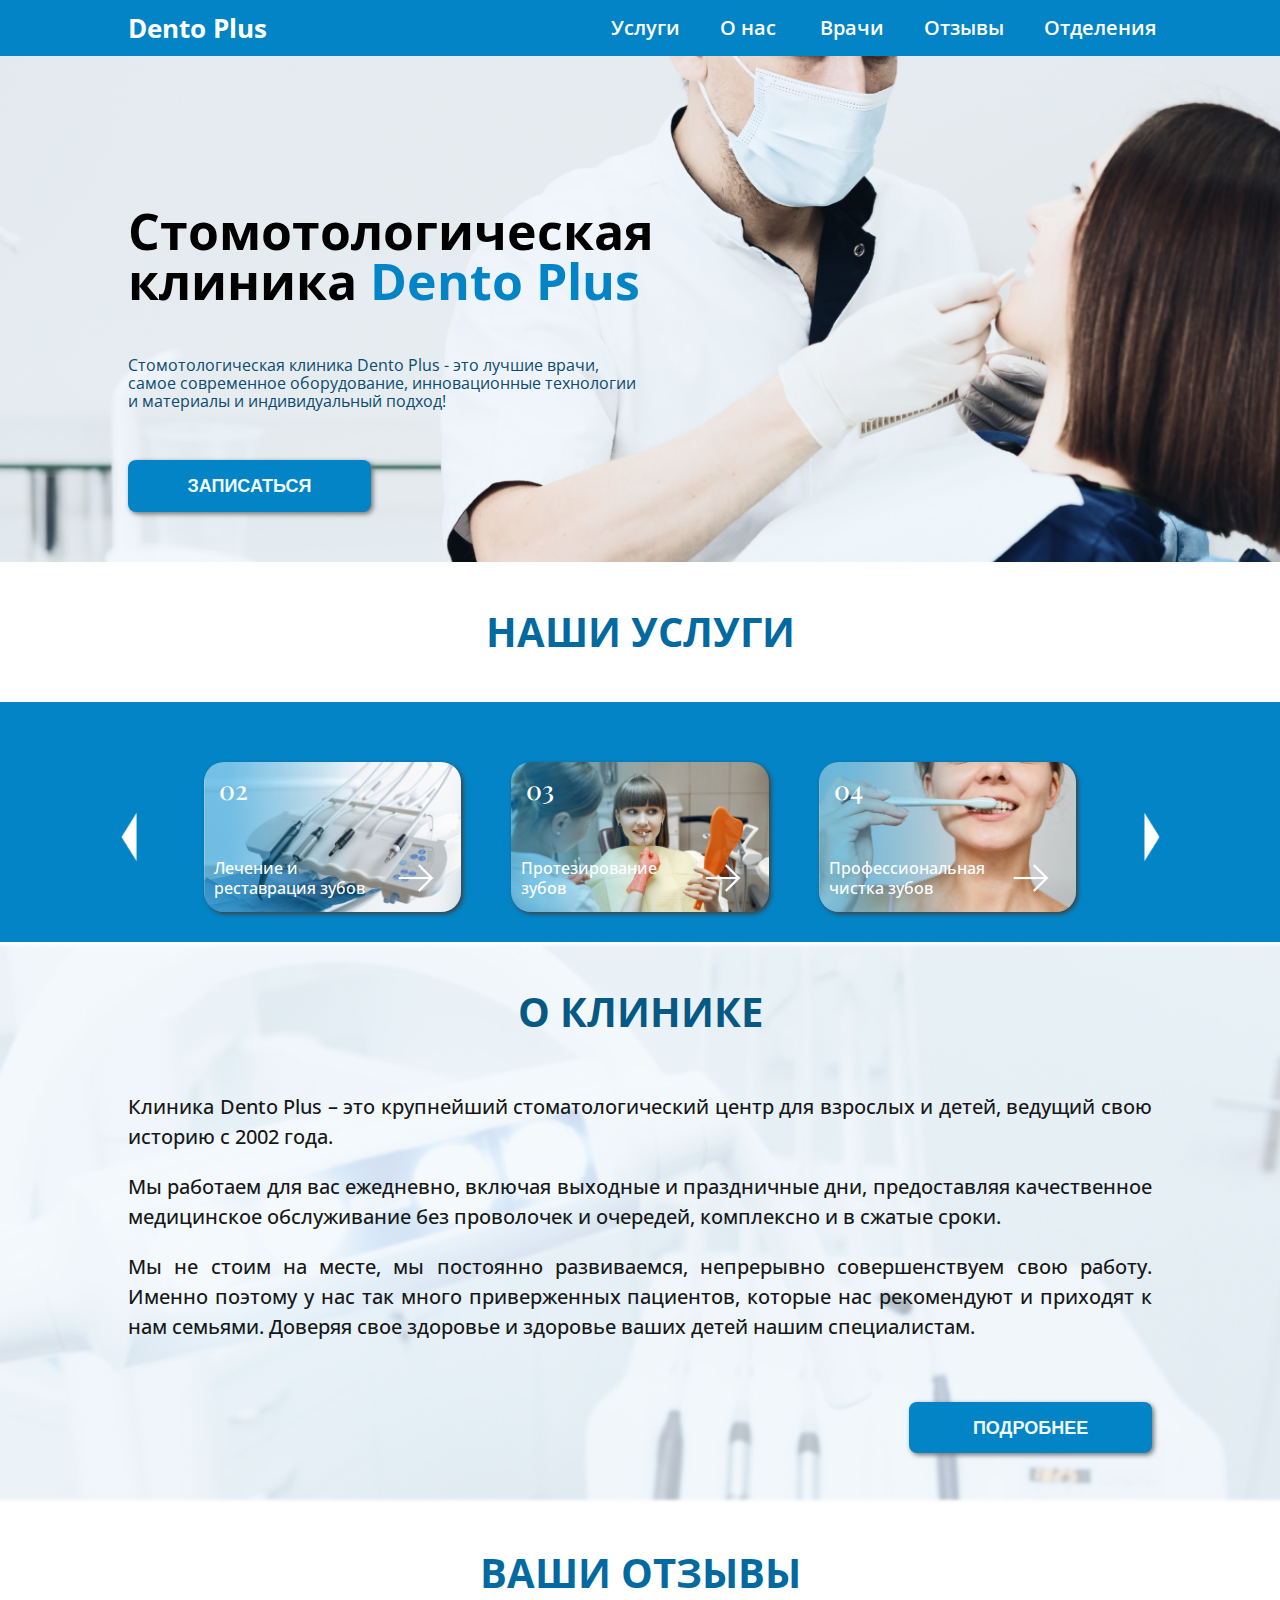
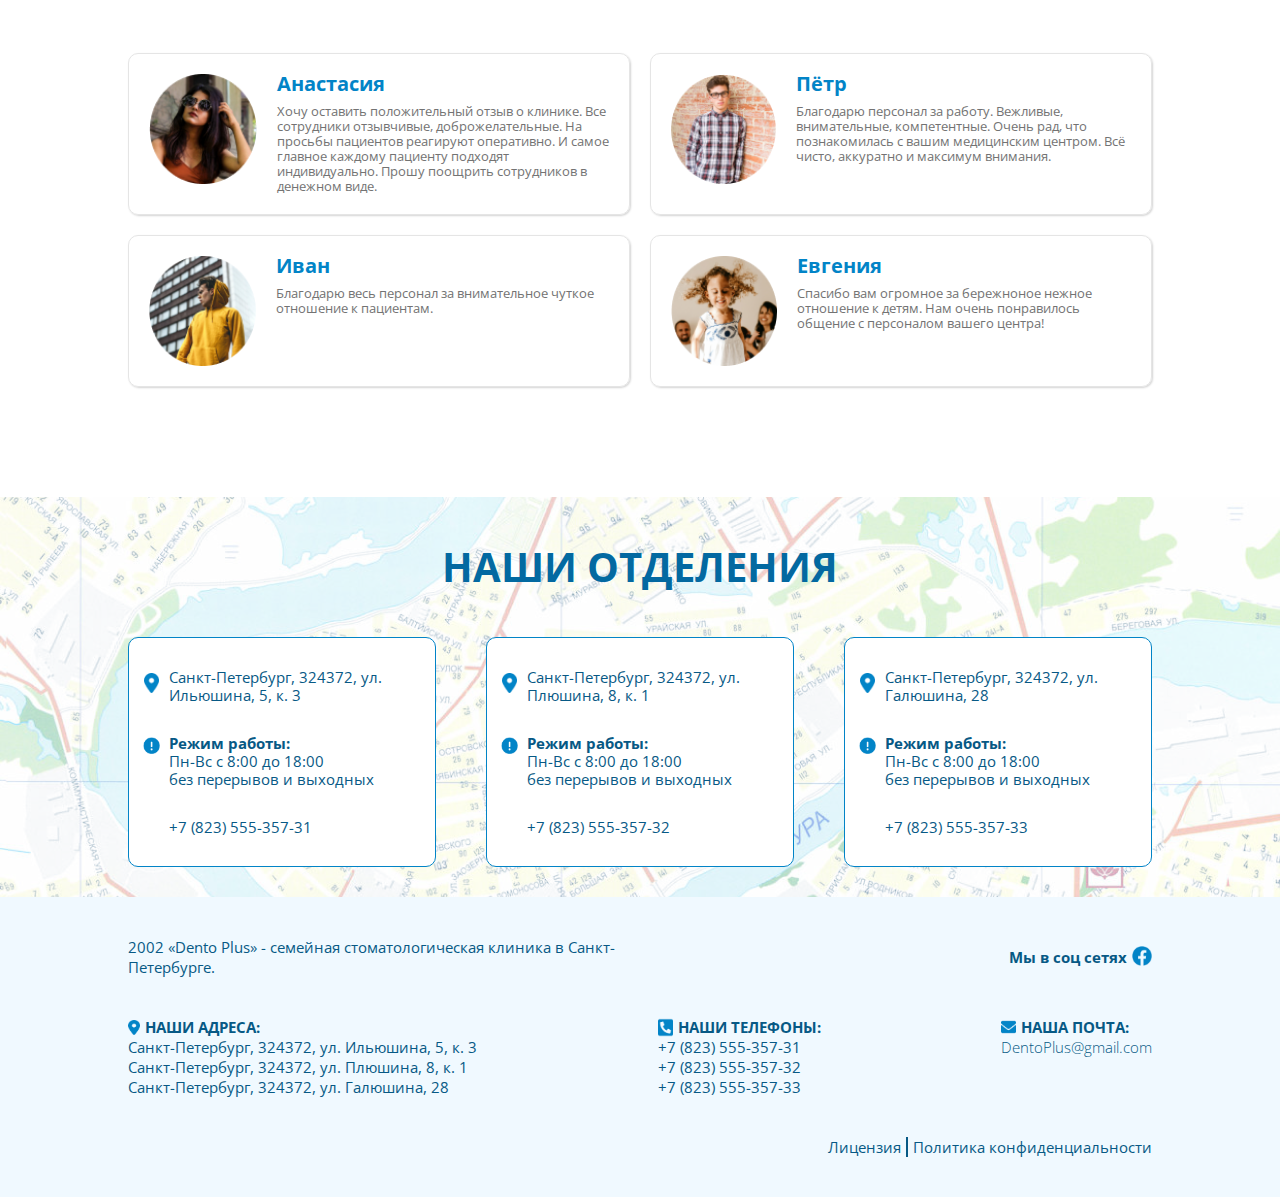
==== index.html @ ad9f8c45 "Дополнены остальные разделы и футер 1стр." ====
<!DOCTYPE html>
<html> 
    <head>
        <meta charset="utf-8"/>
        <meta content="width=device-width, initial-scale=1.0" name="viewport">
        <title>Dentistry</title> 
        <link rel="stylesheet" type="text/css" href="reset.css"/>
        <link rel="stylesheet" type="text/css" href="styles.css"/>
        <link rel="stylesheet" href="icons/css/all.css">
        <link rel="preconnect" href="https://fonts.googleapis.com">
        <link rel="preconnect" href="https://fonts.gstatic.com" crossorigin>
        <link href="https://fonts.googleapis.com/css2?family=Open+Sans:wght@300;400;500;600;700;800&family=Playfair+Display:wght@500&display=swap" rel="stylesheet">
    </head>
    
    <body>
        <header>
            <div class="inner-container">
                <div class="header-flex">

                    <p class="title-text">Dento Plus</p>

                    <nav>
                        <a href='#pull-service' class="nav-items">Услуги</a>
                        <a href='#pull-about-us' class="nav-items">О нас</a>
                        <a href='#pull-doctors' class="nav-items">Врачи</a>
                        <a href='#pull-reviews' class="nav-items">Отзывы</a>
                        <a href='#pull-brunches' class="nav-items">Отделения</a>
                    </nav>
                </div>  
            </div>
        </header>

        <section>

            <div class="hero">
                <div class="inner-container hero-container">
                    <h1>Стомотологическая клиника <span>Dento Plus</span></h1>
                    <p class="hero-text">Стомотологическая клиника Dento Plus - это лучшие врачи, самое современное оборудование, инновационные технологии и материалы и индивидуальный подход!</p>
                    <button class="submit">ЗАПИСАТЬСЯ</button>
                </div>
            </div>

            <div id='pull-service' class="our-servise">

                <div class="inner-container">
                    <div class="general-titles general-titles_light-blue general-titles_outside">
                        <h2>НАШИ УСЛУГИ</h2>
                    </div>
                </div>
                
                <div class="our-servis-scroll-container">
                    <div class="inner-container our-servise-flex">
                        
                        <img src="picture/icon_back.png" class="icon-arrow">

                        <div class="our-servis-items">
                            <div class="servis-dental">
                                <p class="number">02</p>
                                <div class="our-servis-items-text-flex">
                                    <p class="our-servis-items-text">Лечение и реставрация зубов</p>
                                    <img src="picture/extra_icon_next.png" class="extra-icon-arrow">
                                </div>
                            </div>
                             
                            <div class="servis-prosthetics">
                                <p class="number">03</p>
                                <div class="our-servis-items-text-flex">
                                    <p class="our-servis-items-text">Протезирование зубов</p>
                                    <img src="picture/extra_icon_next.png" class="extra-icon-arrow">
                                </div>
                            </div>

                            <div class="servis-cleaning">
                                <p class="number">04</p>
                                <div class="our-servis-items-text-flex">
                                    <p class="our-servis-items-text">Профессиональная чистка зубов</p>
                                    <img src="picture/extra_icon_next.png" class="extra-icon-arrow">
                                </div>
                            </div>
                        </div>

                        <img src="picture/icon_next.png" class="icon-arrow"> 
                    </div>    
                </div>
            </div>

            <div id='pull-about-us' class="about-clinic">
                <div class="inner-container">

                    <div class="general-titles general-titles_dark-blue general-titles_inside">
                        <h2>О КЛИНИКЕ</h2>
                    </div>

                    <p class="about-clinic-text">Клиника Dentо Plus  – это крупнейший стоматологический центр для взрослых и детей, ведущий свою историю с 2002 года.</p>
                    <p class="about-clinic-text">Мы работаем для вас ежедневно, включая выходные и праздничные дни, предоставляя качественное медицинское обслуживание без проволочек и очередей, комплексно и в сжатые сроки.</p>
                    <p class="about-clinic-text">Мы не стоим на месте, мы постоянно развиваемся, непрерывно совершенствуем свою работу. Именно поэтому у нас так много приверженных пациентов, которые нас рекомендуют и приходят к нам семьями. Доверяя свое здоровье и здоровье ваших детей нашим специалистам.</p>
                    
                    <div class="about-clinic-botton-flex">
                        <button class="submit">ПОДРОБНЕЕ</button>
                    </div>  
                </div>
            </div>

            <div id='pull-reviews' class="your-reviews">
                <div class="inner-container">

                    <div class="general-titles general-titles_light-blue general-titles_inside">
                        <h2>ВАШИ ОТЗЫВЫ</h2>
                    </div>
                    
                    <div class="your-reviews-containers">

                        <div class="your-reviews-container">

                            <div class="your-reviews-items">

                                <img src="picture/client-1.png" class="photo-client">
                                <div>
                                    <p class="your-reviews-title">Анастасия</p>
                                    <p class="your-reviews-text">Хочу оставить положительный отзыв о клинике. Все сотрудники отзывчивые, доброжелательные. На просьбы пациентов реагируют оперативно. И самое главное каждому пациенту подходят индивидуально. Прошу поощрить сотрудников в денежном виде.</p>
                                </div>
  
                            </div>

                            <div class="your-reviews-items">

                                <img src="picture/client-2.png" class="photo-client">
                                <div>
                                    <p class="your-reviews-title">Пётр</p>
                                    <p class="your-reviews-text">Благодарю персонал за работу. Вежливые, внимательные, компетентные. Очень рад, что познакомилась с вашим медицинским центром. Всё чисто, аккуратно и максимум внимания.</p>
                                </div>    
                            </div>
                        </div>
                    
                        <div class="your-reviews-container">
                            <div class="your-reviews-items">

                                <img src="picture/client-3.png" class="photo-client">
                                <div>
                                    <p class="your-reviews-title">Иван</p>
                                    <p class="your-reviews-text">Благодарю весь персонал за внимательное чуткое отношение к пациентам.</p>
                                </div>
                            </div>
    
                            <div class="your-reviews-items">
                                <img src="picture/client-4.png" class="photo-client">
    
                                <div>
                                    <p class="your-reviews-title">Евгения</p>
                                    <p class="your-reviews-text">Спасибо вам огромное за бережноное нежное отношение к детям. Нам очень понравилось общение с персоналом вашего центра!</p>
                                </div>
                            </div>
                        </div>  
                    </div>
                </div>
            </div>

            <div id='pull-brunches' class="our-branches">
                <div class="inner-container">

                    <div class="general-titles general-titles_light-blue general-titles_inside">
                        <h2>НАШИ ОТДЕЛЕНИЯ</h2>
                    </div>

                    <div class="our-branches-contaiters">

                        <div class="our-branches-contaiter">

                            <div class="our-branches-contaiter-item">

                                <img src="picture/location-icon.png" class="icon-location">

                                <div class="our-branches-contaiter-item-details">
                                    <p>Санкт-Петербург, 324372, ул. Ильюшина, 5, к. 3</p>
                                </div>

                            </div>

                            <div class="our-branches-contaiter-item">

                                <img src="picture/circle-info-icon.png" class="circle-info-icon">

                                <div class="our-branches-contaiter-item-details">
                                    <p class="extra-weight">Режим работы:</p>
                                    <p>Пн-Вс с 8:00 до 18:00</p>
                                    <p>без перерывов и выходных</p>
                                </div>
                                
                            </div>

                            <div class="our-branches-contaiter-item">

                                <div class="our-branches-contaiter-item-details our-branches-contaiter-item-details_padding">
                                    <p>+7 (823) 555-357-31</p>
                                </div>
                                
                            </div>

                        </div>

                        <div class="our-branches-contaiter">

                            <div class="our-branches-contaiter-item">

                                <img src="picture/location-icon.png" class="icon-location">

                                <div class="our-branches-contaiter-item-details">
                                    <p>Санкт-Петербург, 324372, ул. Плюшина, 8, к. 1</p>
                                </div>

                            </div>

                            <div class="our-branches-contaiter-item">

                                <img src="picture/circle-info-icon.png" class="circle-info-icon">

                                <div class="our-branches-contaiter-item-details">
                                    <p class="extra-weight">Режим работы:</p>
                                    <p>Пн-Вс с 8:00 до 18:00</p>
                                    <p>без перерывов и выходных</p>
                                </div>
                                
                            </div>

                            <div class="our-branches-contaiter-item">

                                <div class="our-branches-contaiter-item-details our-branches-contaiter-item-details_padding">
                                    <p>+7 (823) 555-357-32</p>
                                </div>
                                
                            </div>

                        </div>


                        <div class="our-branches-contaiter">

                            <div class="our-branches-contaiter-item">

                                <img src="picture/location-icon.png" class="icon-location">

                                <div class="our-branches-contaiter-item-details">
                                    <p>Санкт-Петербург, 324372, ул. Галюшина, 28</p>
                                </div>

                            </div>

                            <div class="our-branches-contaiter-item">

                                <img src="picture/circle-info-icon.png" class="circle-info-icon">

                                <div class="our-branches-contaiter-item-details">
                                    <p class="extra-weight">Режим работы:</p>
                                    <p>Пн-Вс с 8:00 до 18:00</p>
                                    <p>без перерывов и выходных</p>
                                </div>
                                
                            </div>

                            <div class="our-branches-contaiter-item">

                                <div class="our-branches-contaiter-item-details our-branches-contaiter-item-details_padding">
                                    <p>+7 (823) 555-357-33</p>
                                </div>
                                
                            </div>

                        </div>
                    </div>
                </div>
            </div>
        </section>

        <footer>
            <div class="inner-container">
                <div class="footer-flex">

                    <div class="info">
                        <div class="info-text">
                            <p>2002 «Dentо Plus» - семейная стоматологическая  клиника в Санкт-Петербурге.</p>
                        </div>

                        <div class="info-social-flex">
                            <p class="info-social-text">Мы в соц сетях</p>
                            <a href="https://www.facebook.com/" target="_blank"><img src="picture/facebook-icon.png" class="icon-facebook"></a>   
                        </div>
                    </div>

                    <div class="contacts">

                        <div class="contacts-container">

                            <div class="contacts-items-flex">
                                <img src="picture/location-icon.png" class="location-icon-small">
                                <p class="extra-weight">НАШИ АДРЕСА:</p>
                            </div>
                            
                            <p>Санкт-Петербург, 324372, ул. Ильюшина, 5, к. 3</p>
                            <p>Санкт-Петербург, 324372, ул. Плюшина, 8, к. 1</p>
                            <p>Санкт-Петербург, 324372, ул. Галюшина, 28</p>

                        </div>

                        <div class="contacts-container">
                            <div class="contacts-items-flex">
                                <img src="picture/phone-icon.png" class="phone-icon">
                                <p class="extra-weight">НАШИ ТЕЛЕФОНЫ:</p>
                            </div>
                             
                            <p>+7 (823) 555-357-31</p>
                            <p>+7 (823) 555-357-32</p>
                            <p>+7 (823) 555-357-33</p>


                        </div>

                        <div class="contacts-container">
                            <div class="contacts-items-flex">
                                <img src="picture/email-icon.png" class="email-icon">
                                <p class="extra-weight">НАША ПОЧТА:</p>
                            </div>

                            <p class="mail-text">DentoPlus@gmail.com</p>
                            
                        </div>

                    </div>

                    <div class="legal">
                        <div class="legal-container">
                            <p>Лицензия</p>
                        </div>

                        <p>Политика конфиденциальности</p>

                    </div>
                </div>
            </div>
        </footer>
    </body>
</html>
---- styles.css ----
* {
    box-sizing: border-box;   
}

:root {
    
}

html {
    font-family: 'Open Sans', sans-serif;
    --primary-color: 
}

.inner-container {
    max-width: 1024px;
    margin: 0 auto; 
}

header {
    background-color: #0284C7;
}

.header-flex {
    padding: 15px 0;
    color: #ffffff;

    display: flex;
    flex-direction: row;
    justify-content: space-between;
    align-items: center;
    flex-wrap: wrap;
}

nav {
    gap: 40px;

    display: flex;
    flex-direction: row;
}

.nav-items {
    width: calc(100%/5);
    color: #ffffff;
    font-size: 20px;
    font-weight: 600;
    text-decoration: none;
}

.nav-items:hover {
    color: #e0f2fe;
}

.title-text {
    font-size: 26px;
    font-weight: 700;  
}

.hero {
    background-image: url(picture/hero.png);
    background-size: cover;
    background-position: center top;
}

h1 {
    font-size: 50px;
    font-weight: 700;
    max-width: calc(100%/2);
    padding: 150px 0 50px;
}

.hero-text {
    max-width: calc(100%/2);
    font-size: 16px;
    font-weight: 400;
    color: #0C4A6E;
    line-height: 18px;
}

span {
    color: #0284C7;
}

.submit {
    height: 51.69px;
    width: 242.93px;
    font-size: 18px;
    font-weight: 700;
    color: #F0F9FF;
    background-color: #0284C7;
    border: none;
    border-radius: 8px;
    margin: 50px 0;
    padding: 16px 32px;
    box-shadow: 2px 2px 5px #737373;

    transition: all 500ms linear;
}

.submit:hover {
    background-color:#0369a1;
    transform: scale(1.02);    
}

.general-titles {
    font-size: 40px;
    font-weight: 700;
    text-align: center;  
}

.general-titles_light-blue {
    color: #0369A1;
}

.general-titles_dark-blue {
    color: #075985; 
}

.general-titles_outside {
    margin: 50px 0;
}
.general-titles_inside {
    padding: 50px 0;
}

.our-servis-scroll-container {
    background-color: #0284C7;
}

.icon-arrow {
    height: 80px;
    width: 50px;
    font-size: 40px;
}

.our-servise-flex {
    padding: 60px 0 30px;
    gap: 10px;
    max-width: 100%;

    display: flex;
    flex-direction: row;
    justify-content: center;
    align-items: center;  
}

.our-servis-items {
    color: white;
    gap: 50px;
    
    display: flex;
    flex-direction: row;
    justify-content: center;   
}

.servis-dental {
    width: calc(100%/3 - 60px);
    height: 150px;
    background-size: cover;
    background-position: center top;
    border-radius: 20px;
    box-shadow: 2px 2px 4px #404040;
    background-image: linear-gradient(to right, #0ea4e97d 10%, transparent 60%), url(picture/service-1.png);
}

.servis-prosthetics {
    width: calc(100%/3 - 60px);
    height: 150px;
    background-size: cover;
    background-position: center top;
    border-radius: 20px;
    box-shadow: 2px 2px 4px #404040;
    background-image: linear-gradient(to right, #0ea4e97d 10%, transparent 60%), url(picture/service-2.png);
}

.servis-cleaning {
    width: calc(100%/3 - 60px);
    height: 150px;
    background-size: cover;
    background-position: center top;
    border-radius: 20px;
    box-shadow: 2px 2px 4px #404040;
    background-image: linear-gradient(to right, #0ea4e97d 10%, transparent 60%), url(picture/service-3.png);   
}

.our-servis-items-text-flex {
    display: flex;
    flex-direction: row;
    padding: 40px 5px 0 10px;
}

.number {
    font-family: 'Playfair Display', serif;
    font-size: 26px;
    font-weight: 500;
    padding: 15px;
}

.our-servis-items-text {
    font-size: 16px;
    font-weight: 500;
    line-height: 20px;
    width: 75%;
}

.extra-icon-arrow {
    width: 40px;
    height: 40px;
}

.about-clinic {
    background-image: url(picture/background-1.png);
    background-size: cover;
    background-position: center top;
    background-color: #ffffff29;
    background-blend-mode: lighten;
}

.about-clinic-text {
    font-size: 20px;
    color: #171717;
    font-weight: 500;
    line-height: 30px;
    padding: 10px 0;
    text-align: justify;
}

.about-clinic-botton-flex {
    display: flex;
    justify-content: flex-end;
}

.your-reviews-containers {
    display: flex;
    flex-direction: column;

    padding-bottom: 100px; 
}

.your-reviews-container {
    display: flex;
    flex-direction: row;
    justify-content: center;

    gap: 20px;
}

.your-reviews-items {
    width: calc(100%/2);
    border: 1px solid #e5e5e5;
    border-radius: 10px;
    margin: 10px 0px;
    box-shadow: 1px 1px 2px #d4d4d4;

    display: flex;
    flex-direction: row;
}

.photo-client {
    width: 150px;
    height: 150px;
    padding: 20px;
}

.your-reviews-title {
    font-size: 20px;
    font-weight: 700;
    color: #0284C7;
    padding: 20px 0 10px;
}

.your-reviews-text {
    font-size: 13px;
    font-weight: 400;
    color: #737373;
    margin: 0 20px 20px 0;
    line-height: 15px;
}

.our-branches {
    background-image: url(picture/map-background.png);
    background-color: #e0f2febd;;
    background-blend-mode: overlay
}

.our-branches-contaiters {
    display: flex;
    flex-direction: row;
    justify-content: center;
    align-items: center;

    gap: 50px;
    padding-bottom: 30px;
}

.our-branches-contaiter {
    width: calc(100%/3);
    border: 1px solid #0284C7;
    border-radius: 10px;
    background-color: #ffffff;
}

.our-branches-contaiter-item {
    display: flex;
    flex-direction: row;

    margin: 30px 10px;
}

.icon-location {
    margin: 5px;
    width: 15px;
    height: 20px;
}

.circle-info-icon {
    width: 17px;
    height: 17px;
    margin: 3px 4px;
}

.our-branches-contaiter-item-details {
    font-size: 15px;
    line-height: 18px;
    font-weight: 400;
    color: #075985;
    padding-left: 5px;
}

.our-branches-contaiter-item-details_padding {
    padding-left: 30px;
}

footer {
    background-color: #f0f9ff;
}

.footer-flex {
    display: flex;
    flex-direction: column;
}

.info {
    display: flex;
    flex-direction: row;
    justify-content: space-between;
}

.info-text {
    max-width: calc(100%/2);
    font-size: 15px;
    line-height: 20px;
    font-weight: 400;
    color: #075985;
    padding: 40px 0px;
}

.info-social-text {
    font-size: 15px;
    line-height: 20px;
    font-weight: 700;
    color: #075985;
    padding: 40px 5px;
}

.info-social-flex {
    display: flex;
    flex-direction: row;
    justify-content: flex-end;
    align-items: center;

    width: calc(100%/2);
}
    
.icon-facebook {
    width: 20px;
    height: 20px;
    margin: auto 0;

    transition: all 500ms linear;
}

.icon-facebook:hover {
    transform: scale(1.1);
}

.contacts {
    display: flex;
    flex-direction: row;
    justify-content: space-between;
}

.contacts-container {
    display: flex;
    flex-direction: column;
    
    font-size: 15px;
    line-height: 20px;
    font-weight: 400;
    color: #075985;
}

.contacts-items-flex {
    display: flex;
    flex-direction: row;
}

.mail-text {
    font-weight: 300;
}

.extra-weight {
    font-weight: 700;
}

.location-icon-small {
    height: 15px;
    margin: auto 5px auto 0;
}

.phone-icon {
    width: 15px;
    margin: auto 5px auto 0;
}

.email-icon {
    width: 15px;
    height: 16px;
    margin: auto 5px auto 0;
}

.legal {
    display: flex;
    flex-direction: row;
    justify-content: flex-end;

    font-size: 15px;
    line-height: 20px;
    font-weight: 400;
    color: #075985;
    padding: 40px 0;
}

.legal-container {
    border-right: 2px solid #075985;
    padding-right: 5px;
    margin-right: 5px;
}


@media (max-width: 1024px) {

    .inner-container {
        padding: 0 40px;
    } 

    .nav-items {
        font-size: 18px;
    }
}

@media (max-width: 800px) {

    .inner-container {
        padding: 0 20px;
    } 

    .our-servis-items-text {
        font-size: 9px;
        line-height: 15px;
        width: 80%;
    }
    
    .extra-icon-arrow {
        width: 20px;
        height: 20px;
        max-width: 20%;
    }
    
    .our-servis-items-text-flex {
        justify-content: space-between;
    }

    .our-servise-flex {
        padding: 0;
    }

    .info-social-text {
        font-size: 12px;
        line-height: 15px;
    }

    .info-text {
        font-size: 12px;
        line-height: 15px;
    }

    .contacts-container {
        font-size: 12px;
        line-height: 15px;
    }

    .legal {
        font-size: 12px;
    }

    .legal-container {
        border-right: 1.5px solid #075985;
    }

    .our-branches-contaiter-item-details {
        font-size: 12px;
    }

}


@media (max-width: 600px) {

    h1 {
        font-size: 30px;
        max-width: 90%;
    }

    .inner-container {
        padding: 0 10px;
    }

    .hero-text {
        max-width: 100%;
        font-size: 13px;
        line-height: 15px;
    }
    
    nav {
        flex-wrap: nowrap;
    }

    .nav-items {
        width: 100%;
        font-size: 13px;
    }

    .header-flex {
        flex-direction: column;
        align-items: flex-start;
        gap: 10px;
    }   
    
    .our-branches-contaiter {
        width: 60%;
    }

    .our-branches-contaiters {
        flex-direction: column;
    }

    .your-reviews-container {
        flex-direction: column;
        gap: 0;
    }

    .your-reviews-container {
        align-items: center;
    }

    .your-reviews-items {
        width: 80%;
    }

    .our-servis-items {
        flex-direction: column;
    }

    .servis-dental {
        width: 100%;
    }

    .servis-prosthetics {
        width: 100%;
    }

    .servis-cleaning {
        width: 100%;
    }

}

@media (max-width: 414px) {

    nav {
        gap: 10px;
    }

    .header-flex {
        align-items: stretch;
    }

    .your-reviews-items {
        width: 100%;
    }

    .general-titles {
        font-size: 30px;
    }

    .contacts {
        flex-direction: column;
        gap: 10px;
    }

    .contacts-container {
        gap: 5px;
    }

}
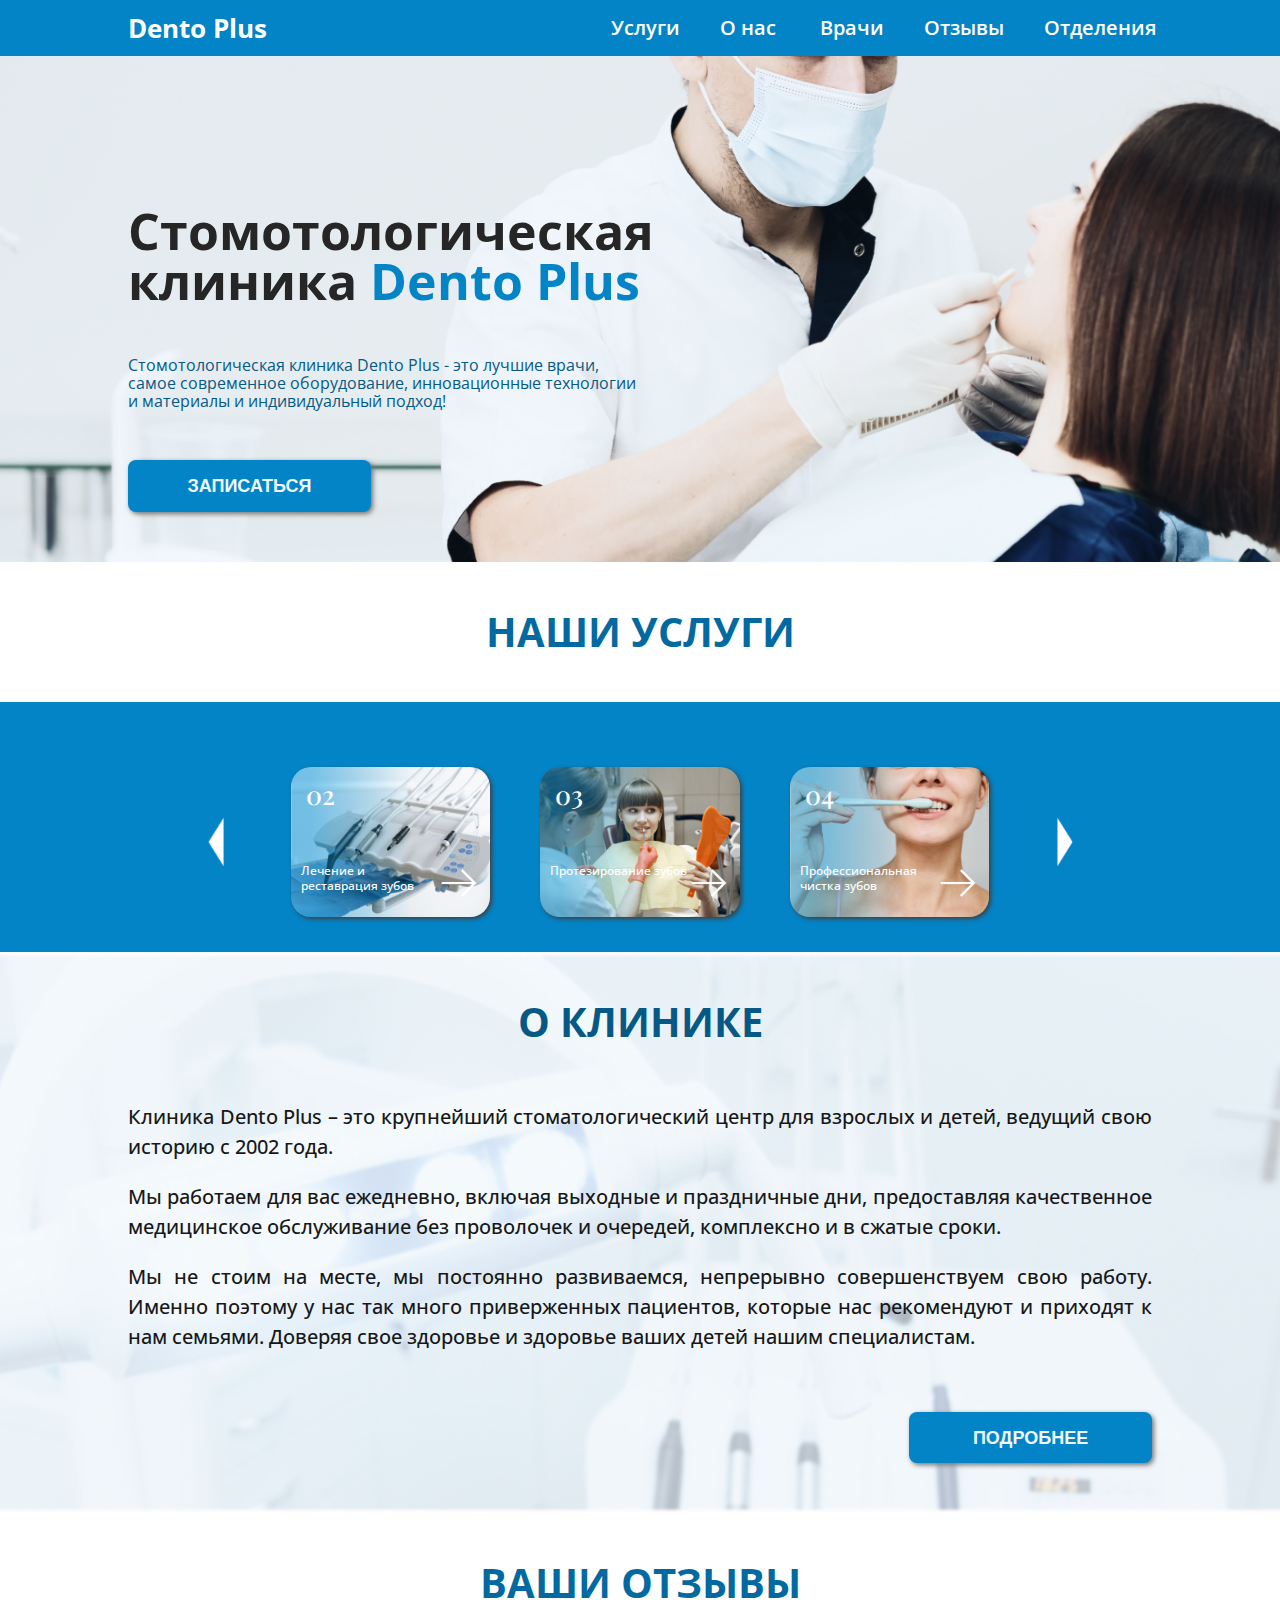
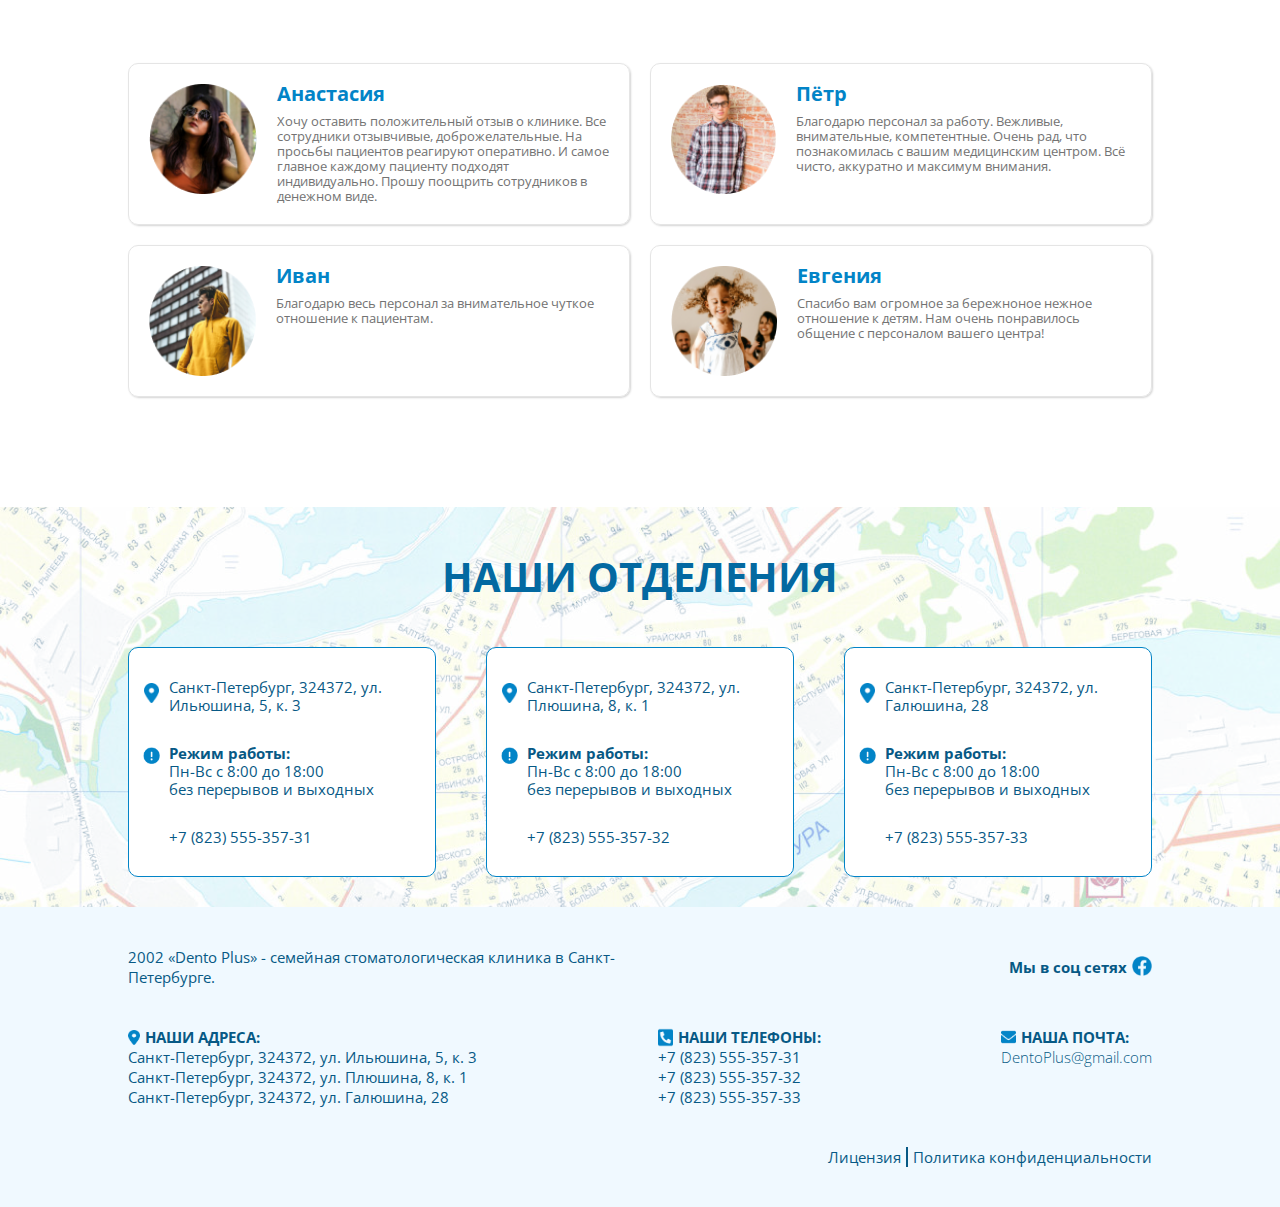
==== commit 089a852e: "Создана 3 стр." ====
--- a/index.html
+++ b/index.html
@@ -20,9 +20,9 @@
                     <p class="title-text">Dento Plus</p>
 
                     <nav>
-                        <a href='#pull-service' class="nav-items">Услуги</a>
+                        <a href="/service.html" class="nav-items">Услуги</a>
                         <a href='#pull-about-us' class="nav-items">О нас</a>
-                        <a href='#pull-doctors' class="nav-items">Врачи</a>
+                        <a href="/doctors.html" class="nav-items">Врачи</a>
                         <a href='#pull-reviews' class="nav-items">Отзывы</a>
                         <a href='#pull-brunches' class="nav-items">Отделения</a>
                     </nav>
@@ -40,7 +40,7 @@
                 </div>
             </div>
 
-            <div id='pull-service' class="our-servise">
+            <div class="our-servise">
 
                 <div class="inner-container">
                     <div class="general-titles general-titles_light-blue general-titles_outside">
@@ -264,7 +264,6 @@
                                 </div>
                                 
                             </div>
-
                         </div>
                     </div>
                 </div>
@@ -311,7 +310,6 @@
                             <p>+7 (823) 555-357-32</p>
                             <p>+7 (823) 555-357-33</p>
 
-
                         </div>
 
                         <div class="contacts-container">
--- a/styles.css
+++ b/styles.css
@@ -2,13 +2,12 @@
     box-sizing: border-box;   
 }
 
-:root {
-    
-}
-
 html {
     font-family: 'Open Sans', sans-serif;
-    --primary-color: 
+    --primary-color-main-blue: #0284C7;
+    --primary-color-main-text-white: #ffffff;
+    --primary-color-main-text-dark-blue: #075985;
+    --primary-color-main-text-light-blue: #0369a1;
 }
 
 .inner-container {
@@ -17,12 +16,14 @@
 }
 
 header {
-    background-color: #0284C7;
+    background-color: var(--primary-color-main-blue);
+    box-shadow: 1px 1px 5px;
+    z-index:auto;
 }
 
 .header-flex {
     padding: 15px 0;
-    color: #ffffff;
+    color: var(--primary-color-main-text-white);
 
     display: flex;
     flex-direction: row;
@@ -40,7 +41,7 @@
 
 .nav-items {
     width: calc(100%/5);
-    color: #ffffff;
+    color: var(--primary-color-main-text-white);
     font-size: 20px;
     font-weight: 600;
     text-decoration: none;
@@ -52,7 +53,7 @@
 
 .title-text {
     font-size: 26px;
-    font-weight: 700;  
+    font-weight: 700; 
 }
 
 .hero {
@@ -66,18 +67,19 @@
     font-weight: 700;
     max-width: calc(100%/2);
     padding: 150px 0 50px;
+    color: #262626; 
 }
 
 .hero-text {
     max-width: calc(100%/2);
     font-size: 16px;
     font-weight: 400;
-    color: #0C4A6E;
+    color: var(--primary-color-main-text-dark-blue);
     line-height: 18px;
 }
 
 span {
-    color: #0284C7;
+    color: var(--primary-color-main-blue);
 }
 
 .submit {
@@ -86,7 +88,7 @@
     font-size: 18px;
     font-weight: 700;
     color: #F0F9FF;
-    background-color: #0284C7;
+    background-color: var(--primary-color-main-blue);
     border: none;
     border-radius: 8px;
     margin: 50px 0;
@@ -97,7 +99,7 @@
 }
 
 .submit:hover {
-    background-color:#0369a1;
+    background-color: var(--primary-color-main-text-light-blue);
     transform: scale(1.02);    
 }
 
@@ -108,22 +110,23 @@
 }
 
 .general-titles_light-blue {
-    color: #0369A1;
+    color: var(--primary-color-main-text-light-blue);
 }
 
 .general-titles_dark-blue {
-    color: #075985; 
+    color: var(--primary-color-main-text-dark-blue); 
 }
 
 .general-titles_outside {
     margin: 50px 0;
 }
+
 .general-titles_inside {
     padding: 50px 0;
 }
 
 .our-servis-scroll-container {
-    background-color: #0284C7;
+    background-color: var(--primary-color-main-blue);
 }
 
 .icon-arrow {
@@ -144,7 +147,7 @@
 }
 
 .our-servis-items {
-    color: white;
+    color: var(--primary-color-main-text-white);
     gap: 50px;
     
     display: flex;
@@ -160,6 +163,7 @@
     border-radius: 20px;
     box-shadow: 2px 2px 4px #404040;
     background-image: linear-gradient(to right, #0ea4e97d 10%, transparent 60%), url(picture/service-1.png);
+    margin: 5px 0;
 }
 
 .servis-prosthetics {
@@ -170,6 +174,7 @@
     border-radius: 20px;
     box-shadow: 2px 2px 4px #404040;
     background-image: linear-gradient(to right, #0ea4e97d 10%, transparent 60%), url(picture/service-2.png);
+    margin: 5px 0;
 }
 
 .servis-cleaning {
@@ -179,7 +184,8 @@
     background-position: center top;
     border-radius: 20px;
     box-shadow: 2px 2px 4px #404040;
-    background-image: linear-gradient(to right, #0ea4e97d 10%, transparent 60%), url(picture/service-3.png);   
+    background-image: linear-gradient(to right, #0ea4e97d 10%, transparent 60%), url(picture/service-3.png); 
+    margin: 5px 0;  
 }
 
 .our-servis-items-text-flex {
@@ -196,9 +202,9 @@
 }
 
 .our-servis-items-text {
-    font-size: 16px;
+    font-size: 12px;
     font-weight: 500;
-    line-height: 20px;
+    line-height: 15px;
     width: 75%;
 }
 
@@ -264,7 +270,7 @@
 .your-reviews-title {
     font-size: 20px;
     font-weight: 700;
-    color: #0284C7;
+    color: var(--primary-color-main-blue);
     padding: 20px 0 10px;
 }
 
@@ -278,8 +284,8 @@
 
 .our-branches {
     background-image: url(picture/map-background.png);
-    background-color: #e0f2febd;;
-    background-blend-mode: overlay
+    background-color: #e0f2febd;
+    background-blend-mode: overlay;
 }
 
 .our-branches-contaiters {
@@ -294,7 +300,7 @@
 
 .our-branches-contaiter {
     width: calc(100%/3);
-    border: 1px solid #0284C7;
+    border: 1px solid var(--primary-color-main-blue);
     border-radius: 10px;
     background-color: #ffffff;
 }
@@ -322,7 +328,7 @@
     font-size: 15px;
     line-height: 18px;
     font-weight: 400;
-    color: #075985;
+    color: var(--primary-color-main-text-dark-blue);
     padding-left: 5px;
 }
 
@@ -350,7 +356,7 @@
     font-size: 15px;
     line-height: 20px;
     font-weight: 400;
-    color: #075985;
+    color: var(--primary-color-main-text-dark-blue);
     padding: 40px 0px;
 }
 
@@ -358,7 +364,7 @@
     font-size: 15px;
     line-height: 20px;
     font-weight: 700;
-    color: #075985;
+    color: var(--primary-color-main-text-dark-blue);
     padding: 40px 5px;
 }
 
@@ -396,7 +402,7 @@
     font-size: 15px;
     line-height: 20px;
     font-weight: 400;
-    color: #075985;
+    color: var(--primary-color-main-text-dark-blue);
 }
 
 .contacts-items-flex {
@@ -436,12 +442,12 @@
     font-size: 15px;
     line-height: 20px;
     font-weight: 400;
-    color: #075985;
+    color: var(--primary-color-main-text-dark-blue);
     padding: 40px 0;
 }
 
 .legal-container {
-    border-right: 2px solid #075985;
+    border-right: 2px solid var(--primary-color-main-text-dark-blue);
     padding-right: 5px;
     margin-right: 5px;
 }
@@ -504,15 +510,13 @@
     }
 
     .legal-container {
-        border-right: 1.5px solid #075985;
+        border-right: 1.5px solid var(--primary-color-main-text-dark-blue);
     }
 
     .our-branches-contaiter-item-details {
         font-size: 12px;
     }
-
-}
-
+}
 
 @media (max-width: 600px) {
 
@@ -567,22 +571,43 @@
         width: 80%;
     }
 
-    .our-servis-items {
-        flex-direction: column;
+    .icon-arrow {
+        display: none;
     }
 
     .servis-dental {
         width: 100%;
+        height: 270px;
+        margin: 50px 15px;
+        overflow: scroll;
+    }
+
+    .number {
+        font-size: 50px;
+        padding: 40px;
+    }
+
+    .our-servis-items-text {
+        font-size: 20px;
+        line-height: 30px;
+        width: 60%;
+        padding-left: 30px;
+    }
+
+    .extra-icon-arrow {
+        width: 60px;
+        height: 60px;
+        max-width: 40%;
+        margin-right: 40px;
     }
 
     .servis-prosthetics {
-        width: 100%;
+        display: none;
     }
 
     .servis-cleaning {
-        width: 100%;
-    }
-
+        display: none;
+    }
 }
 
 @media (max-width: 414px) {
@@ -611,5 +636,4 @@
     .contacts-container {
         gap: 5px;
     }
-
 }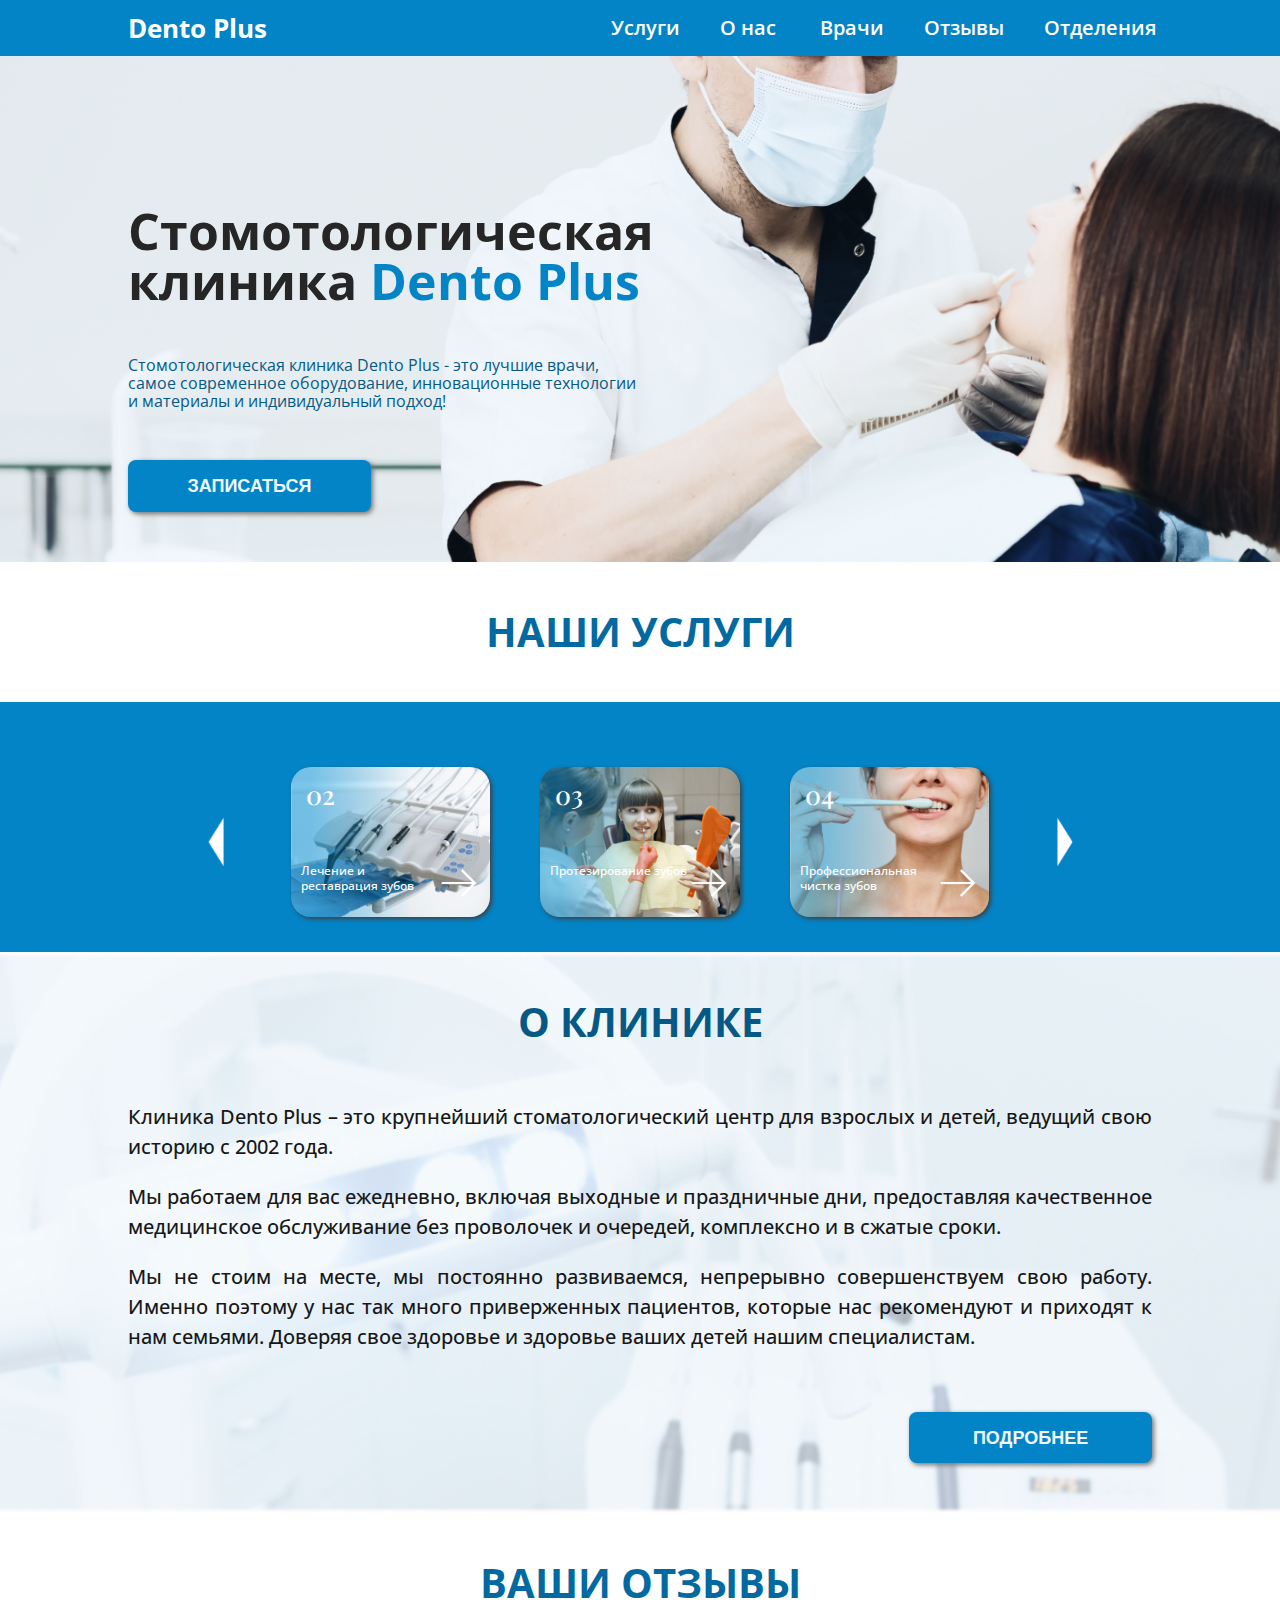
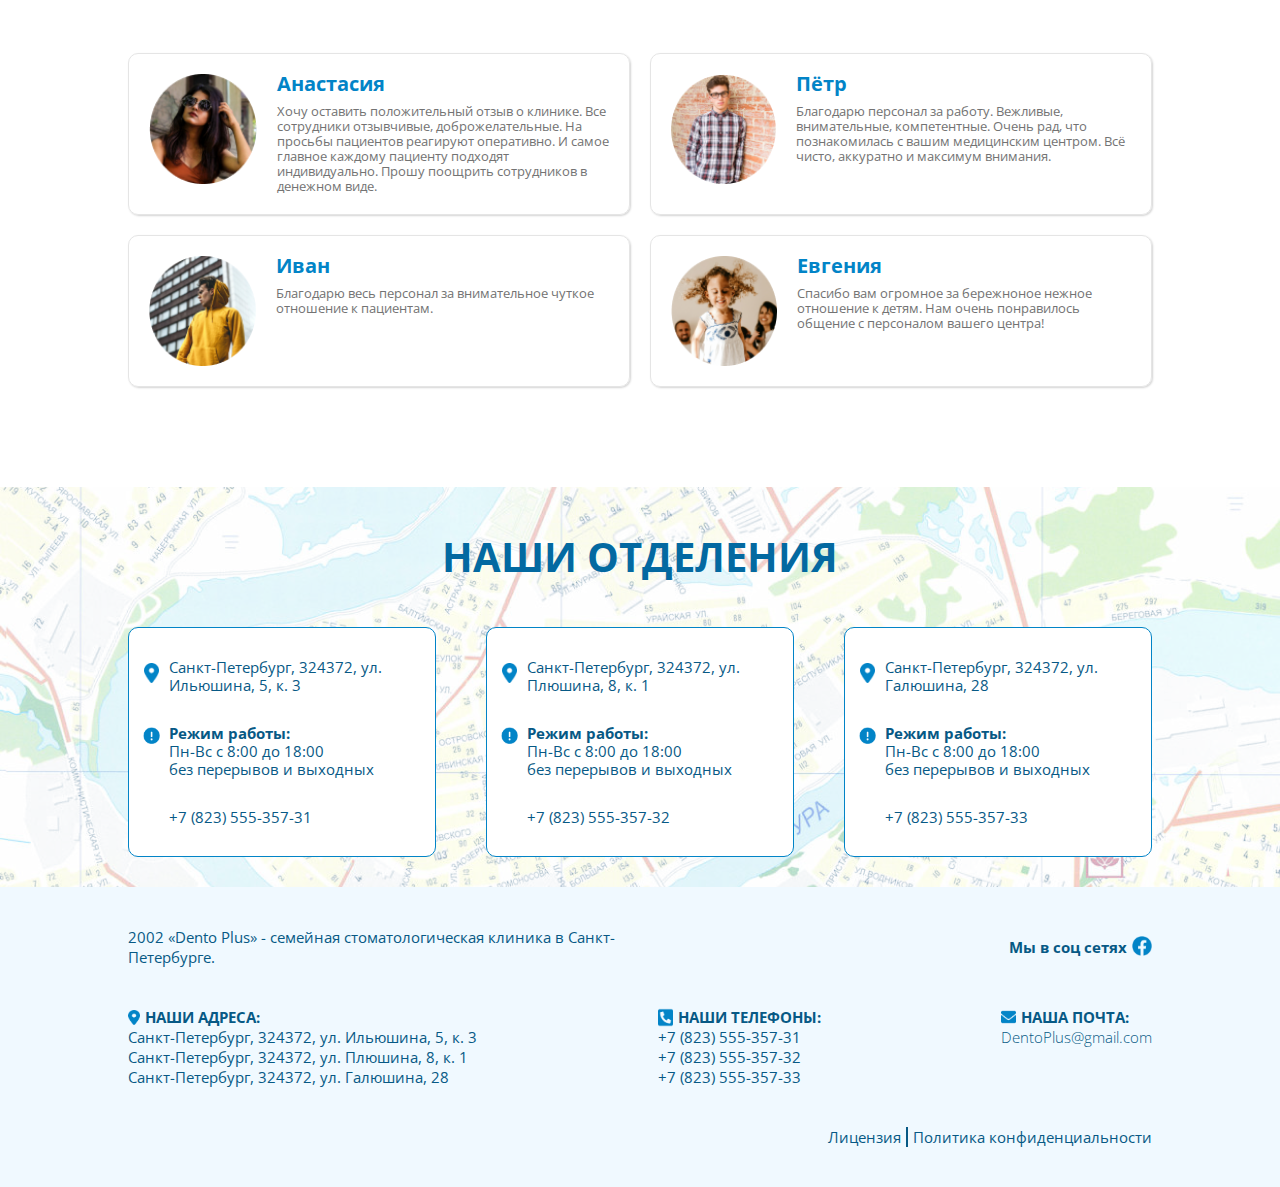
==== commit 07593074: "Доработка склора на 2-х страницах" ====
--- a/index.html
+++ b/index.html
@@ -130,9 +130,7 @@
                                     <p class="your-reviews-text">Благодарю персонал за работу. Вежливые, внимательные, компетентные. Очень рад, что познакомилась с вашим медицинским центром. Всё чисто, аккуратно и максимум внимания.</p>
                                 </div>    
                             </div>
-                        </div>
-                    
-                        <div class="your-reviews-container">
+                       
                             <div class="your-reviews-items">
 
                                 <img src="picture/client-3.png" class="photo-client">
--- a/styles.css
+++ b/styles.css
@@ -94,6 +94,7 @@
     margin: 50px 0;
     padding: 16px 32px;
     box-shadow: 2px 2px 5px #737373;
+    cursor: pointer;
 
     transition: all 500ms linear;
 }
@@ -246,15 +247,15 @@
     display: flex;
     flex-direction: row;
     justify-content: center;
+    flex-wrap: wrap;
 
     gap: 20px;
 }
 
 .your-reviews-items {
-    width: calc(100%/2);
+    width: calc(100%/2 - 10px);
     border: 1px solid #e5e5e5;
     border-radius: 10px;
-    margin: 10px 0px;
     box-shadow: 1px 1px 2px #d4d4d4;
 
     display: flex;
@@ -575,12 +576,17 @@
         display: none;
     }
 
+    .our-servis-items {
+        overflow-x: scroll;
+        justify-content: unset;
+    }
+
     .servis-dental {
-        width: 100%;
+        width: 90%;
         height: 270px;
         margin: 50px 15px;
-        overflow: scroll;
-    }
+        flex-shrink: 0;
+    } 
 
     .number {
         font-size: 50px;
@@ -602,11 +608,17 @@
     }
 
     .servis-prosthetics {
-        display: none;
+        width: 90%;
+        height: 270px;
+        margin: 50px 15px;
+        flex-shrink: 0;
     }
 
     .servis-cleaning {
-        display: none;
+        width: 90%;
+        height: 270px;
+        margin: 50px 15px;
+        flex-shrink: 0;
     }
 }
 
@@ -636,4 +648,8 @@
     .contacts-container {
         gap: 5px;
     }
+
+    h1 {
+        font-size: 25px;
+    }
 }